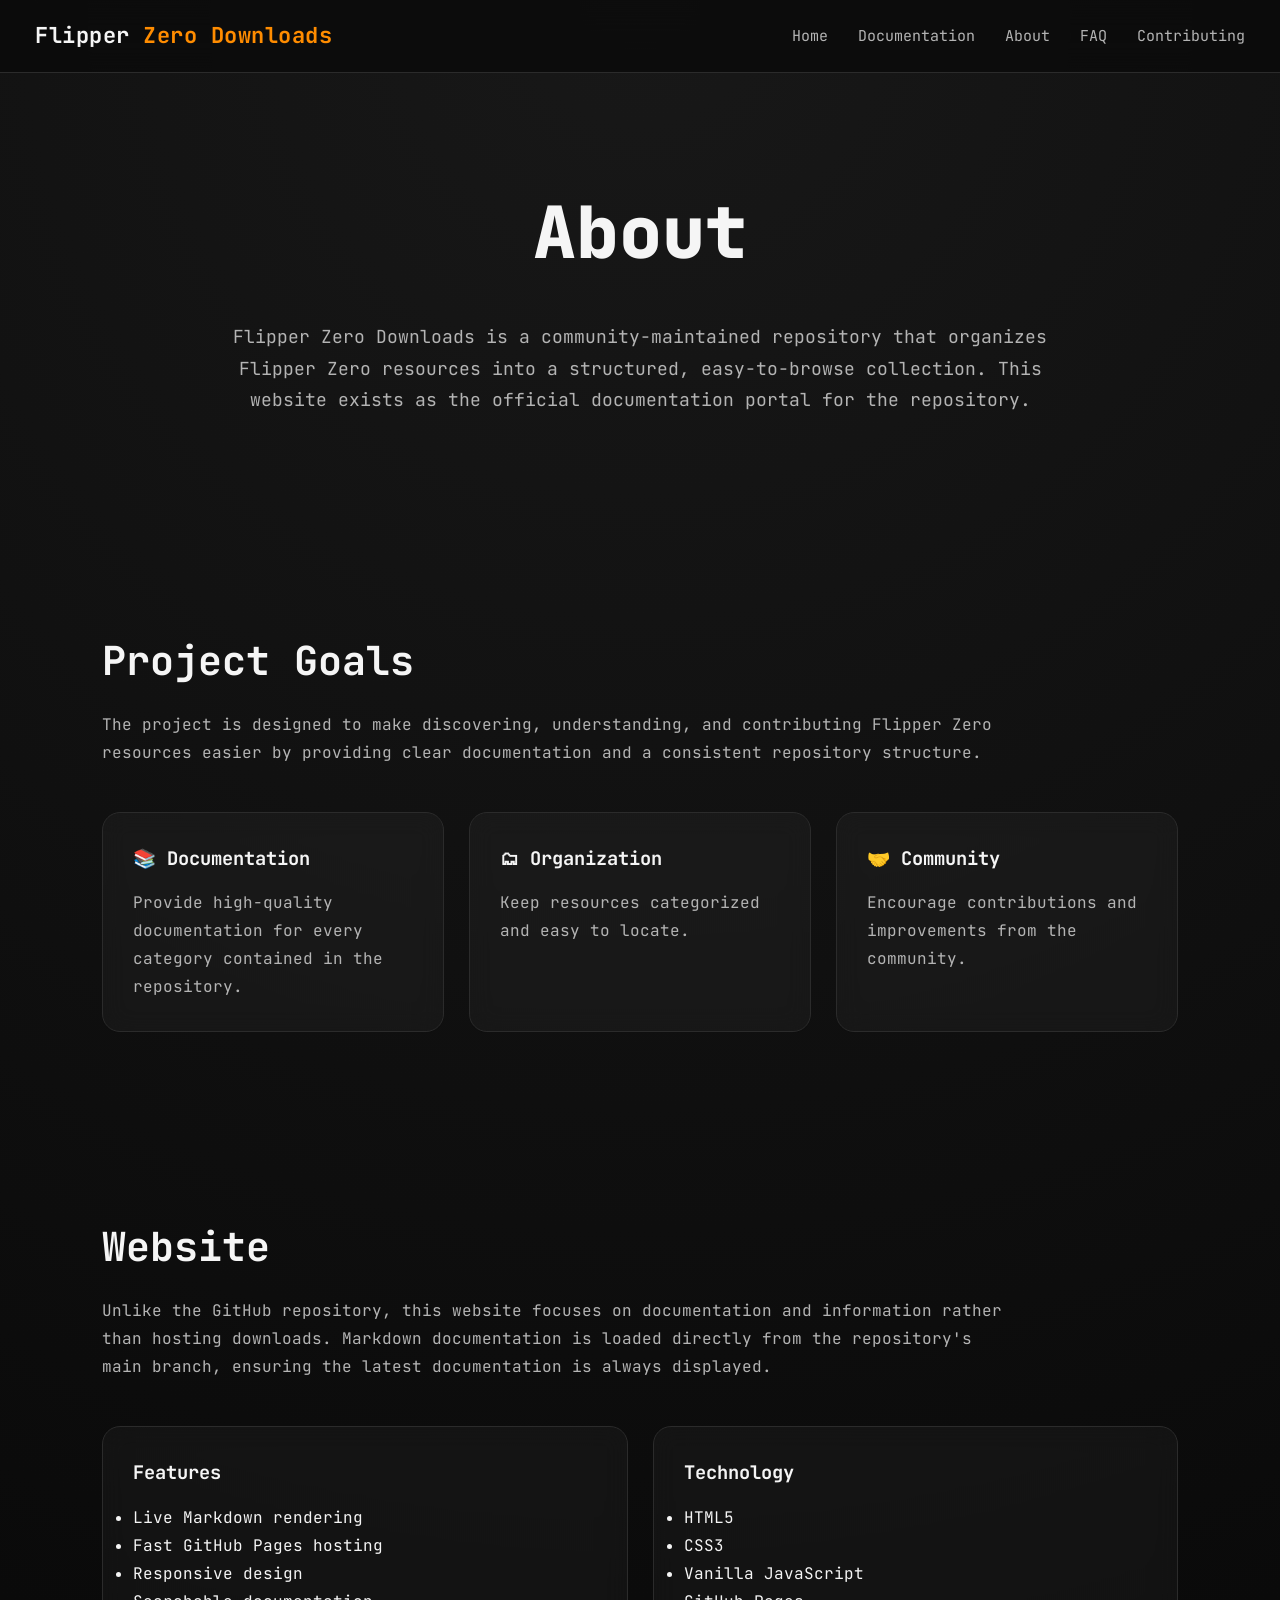
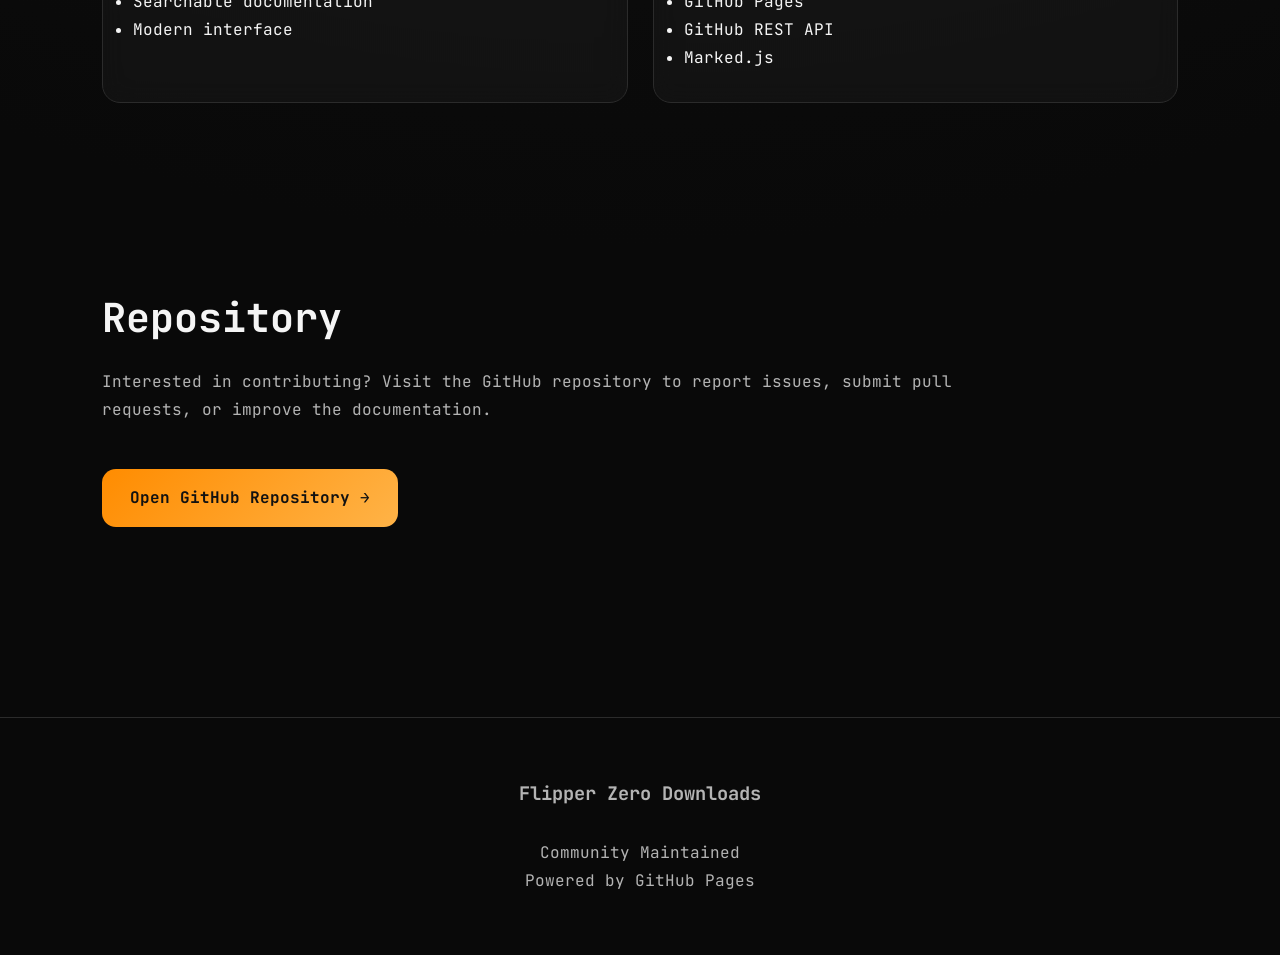
==== about.html @ 7396890a "Add About page for Flipper Zero Downloads This file contains the HTML structure and content for the " ====
<!DOCTYPE html>
<html lang="en">

<head>

<meta charset="UTF-8">
<meta name="viewport" content="width=device-width, initial-scale=1.0">

<title>About | Flipper Zero Downloads</title>

<meta name="description"
content="Learn more about the Flipper Zero Downloads project.">

<link rel="stylesheet" href="style.css">

</head>

<body>

<header>

<nav>

<a href="index.html" class="logo">

Flipper<span> Zero Downloads</span>

</a>

<ul class="nav-links">

<li><a href="index.html">Home</a></li>

<li><a href="documentation.html">Documentation</a></li>

<li><a href="about.html" class="active">About</a></li>

<li><a href="faq.html">FAQ</a></li>

<li><a href="contributing.html">Contributing</a></li>

</ul>

</nav>

</header>

<main>

<section class="hero">

<div class="container">

<h1>

About

</h1>

<p>

Flipper Zero Downloads is a community-maintained repository that organizes
Flipper Zero resources into a structured, easy-to-browse collection.

This website exists as the official documentation portal for the repository.

</p>

</div>

</section>

<section>

<div class="container">

<h2 class="section-title">

Project Goals

</h2>

<p class="section-description">

The project is designed to make discovering, understanding,
and contributing Flipper Zero resources easier by providing
clear documentation and a consistent repository structure.

</p>

<div class="grid grid-3">

<div class="card">

<h3>

📚 Documentation

</h3>

<p>

Provide high-quality documentation for every category
contained in the repository.

</p>

</div>

<div class="card">

<h3>

🗂 Organization

</h3>

<p>

Keep resources categorized and easy to locate.

</p>

</div>

<div class="card">

<h3>

🤝 Community

</h3>

<p>

Encourage contributions and improvements from the community.

</p>

</div>

</div>

</div>

</section>

<section>

<div class="container">

<h2 class="section-title">

Website

</h2>

<p class="section-description">

Unlike the GitHub repository, this website focuses on
documentation and information rather than hosting downloads.

Markdown documentation is loaded directly from the repository's
main branch, ensuring the latest documentation is always displayed.

</p>

<div class="grid grid-2">

<div class="card">

<h3>

Features

</h3>

<ul>

<li>Live Markdown rendering</li>
<li>Fast GitHub Pages hosting</li>
<li>Responsive design</li>
<li>Searchable documentation</li>
<li>Modern interface</li>

</ul>

</div>

<div class="card">

<h3>

Technology

</h3>

<ul>

<li>HTML5</li>
<li>CSS3</li>
<li>Vanilla JavaScript</li>
<li>GitHub Pages</li>
<li>GitHub REST API</li>
<li>Marked.js</li>

</ul>

</div>

</div>

</div>

</section>

<section>

<div class="container">

<h2 class="section-title">

Repository

</h2>

<p class="section-description">

Interested in contributing?

Visit the GitHub repository to report issues,
submit pull requests,
or improve the documentation.

</p>

<a

class="btn btn-primary"

href="https://github.com/SYOP200/Flipper-Zero-Downloads"

target="_blank">

Open GitHub Repository →

</a>

</div>

</section>

</main>

<footer>

<div class="container">

<h3>

Flipper Zero Downloads

</h3>

<br>

<p>

Community Maintained

</p>

<p>

Powered by GitHub Pages

</p>

</div>

</footer>

<script src="script.js"></script>

</body>

</html>
---- style.css ----
/* ==========================================================
   Flipper Zero Downloads
   Global Styles
   ========================================================== */

@import url('https://fonts.googleapis.com/css2?family=JetBrains+Mono:wght@300;400;500;600;700;800&display=swap');

:root{

    --bg:#090909;
    --bg-secondary:#111111;
    --surface:#171717;
    --surface-hover:#1f1f1f;

    --border:#2b2b2b;

    --text:#f5f5f5;
    --muted:#b4b4b4;

    --accent:#ff8c00;
    --accent-light:#ffb347;

    --success:#2ecc71;
    --danger:#ff5555;

    --shadow:0 15px 45px rgba(0,0,0,.35);

    --radius:18px;

    --transition:.25s ease;

}

*{

margin:0;
padding:0;
box-sizing:border-box;

}

html{

scroll-behavior:smooth;

}

body{

font-family:"JetBrains Mono",monospace;

background:
radial-gradient(circle at top,#181818,#090909 70%);

color:var(--text);

line-height:1.75;

min-height:100vh;

}

img{

display:block;

max-width:100%;

}

a{

color:inherit;

text-decoration:none;

}

button{

font-family:inherit;

cursor:pointer;

}

section{

padding:90px 8%;

}

.container{

max-width:1450px;

margin:auto;

}

/* =======================
        NAVBAR
======================= */

header{

position:fixed;

top:0;

left:0;

right:0;

z-index:9999;

backdrop-filter:blur(18px);

background:rgba(10,10,10,.75);

border-bottom:1px solid var(--border);

}

nav{

max-width:1500px;

margin:auto;

height:72px;

display:flex;

align-items:center;

justify-content:space-between;

padding:0 35px;

}

.logo{

font-size:22px;

font-weight:700;

letter-spacing:.5px;

}

.logo span{

color:var(--accent);

}

.nav-links{

display:flex;

gap:30px;

list-style:none;

}

.nav-links a{

color:var(--muted);

transition:var(--transition);

font-size:15px;

}

.nav-links a:hover{

color:white;

}

.nav-links a.active{

color:var(--accent);

}

/* =======================
          HERO
======================= */

.hero{

padding-top:170px;

padding-bottom:120px;

text-align:center;

}

.hero h1{

font-size:4.5rem;

font-weight:800;

margin-bottom:25px;

}

.hero p{

max-width:850px;

margin:auto;

font-size:18px;

color:var(--muted);

}

.hero-buttons{

margin-top:45px;

display:flex;

justify-content:center;

gap:20px;

flex-wrap:wrap;

}

/* =======================
        BUTTONS
======================= */

.btn{

display:inline-flex;

align-items:center;

justify-content:center;

padding:15px 28px;

border-radius:14px;

transition:var(--transition);

font-weight:700;

}

.btn-primary{

background:linear-gradient(
135deg,
var(--accent),
var(--accent-light)
);

color:#111;

}

.btn-primary:hover{

transform:translateY(-3px);

box-shadow:0 15px 35px rgba(255,140,0,.2);

}

.btn-secondary{

background:var(--surface);

border:1px solid var(--border);

}

.btn-secondary:hover{

background:var(--surface-hover);

}

/* =======================
          CARDS
======================= */

.grid{

display:grid;

gap:25px;

}

.grid-2{

grid-template-columns:repeat(auto-fit,minmax(420px,1fr));

}

.grid-3{

grid-template-columns:repeat(auto-fit,minmax(300px,1fr));

}

.grid-4{

grid-template-columns:repeat(auto-fit,minmax(240px,1fr));

}

.card{

background:rgba(255,255,255,.035);

border:1px solid var(--border);

border-radius:var(--radius);

padding:30px;

transition:var(--transition);

backdrop-filter:blur(12px);

}

.card:hover{

transform:translateY(-5px);

border-color:var(--accent);

box-shadow:var(--shadow);

}

.card h3{

margin-bottom:14px;

}

.card p{

color:var(--muted);

}

/* =======================
       SECTION TITLE
======================= */

.section-title{

font-size:2.5rem;

margin-bottom:15px;

}

.section-description{

max-width:900px;

color:var(--muted);

margin-bottom:45px;

}

/* =======================
    DOCUMENTATION GRID
======================= */

.doc-grid{

display:grid;

grid-template-columns:
repeat(auto-fit,minmax(220px,1fr));

gap:20px;

margin-bottom:45px;

}

.doc-card{

background:rgba(255,255,255,.04);

border:1px solid var(--border);

border-radius:16px;

padding:24px;

transition:var(--transition);

cursor:pointer;

}

.doc-card:hover{

border-color:var(--accent);

transform:translateY(-4px);

}

.doc-card.active{

background:rgba(255,140,0,.08);

border-color:var(--accent);

}

.doc-card h3{

margin-bottom:10px;

}

.doc-card p{

font-size:14px;

color:var(--muted);

}

/* =======================
    DOCUMENT VIEWER
======================= */

#viewer{

background:#101010;

border:1px solid var(--border);

border-radius:20px;

padding:45px;

min-height:700px;

overflow-x:auto;

box-shadow:var(--shadow);

}

#viewer img{

border-radius:16px;

margin:25px auto;

}

#viewer h1{

font-size:2.4rem;

margin-bottom:20px;

padding-bottom:15px;

border-bottom:1px solid var(--border);

}

#viewer h2{

margin-top:40px;

margin-bottom:18px;

}

#viewer h3{

margin-top:30px;

margin-bottom:12px;

}

#viewer p{

margin:14px 0;

}

#viewer ul,
#viewer ol{

margin-left:25px;

margin-top:15px;

margin-bottom:15px;

}

#viewer table{

width:100%;

border-collapse:collapse;

margin:30px 0;

}

#viewer td,
#viewer th{

border:1px solid var(--border);

padding:12px;

}

#viewer pre{

background:#0b0b0b;

padding:20px;

border-radius:14px;

overflow:auto;

margin:25px 0;

}

#viewer code{

font-family:inherit;

}

#viewer blockquote{

border-left:4px solid var(--accent);

padding-left:18px;

margin:25px 0;

color:#ddd;

}

/* =======================
        FOOTER
======================= */

footer{

margin-top:100px;

padding:60px 8%;

border-top:1px solid var(--border);

text-align:center;

color:var(--muted);

}

/* =======================
      RESPONSIVE
======================= */

@media(max-width:900px){

.hero h1{

font-size:3rem;

}

.nav-links{

display:none;

}

section{

padding:70px 6%;

}

.grid-2{

grid-template-columns:1fr;

}

#viewer{

padding:25px;

}

}
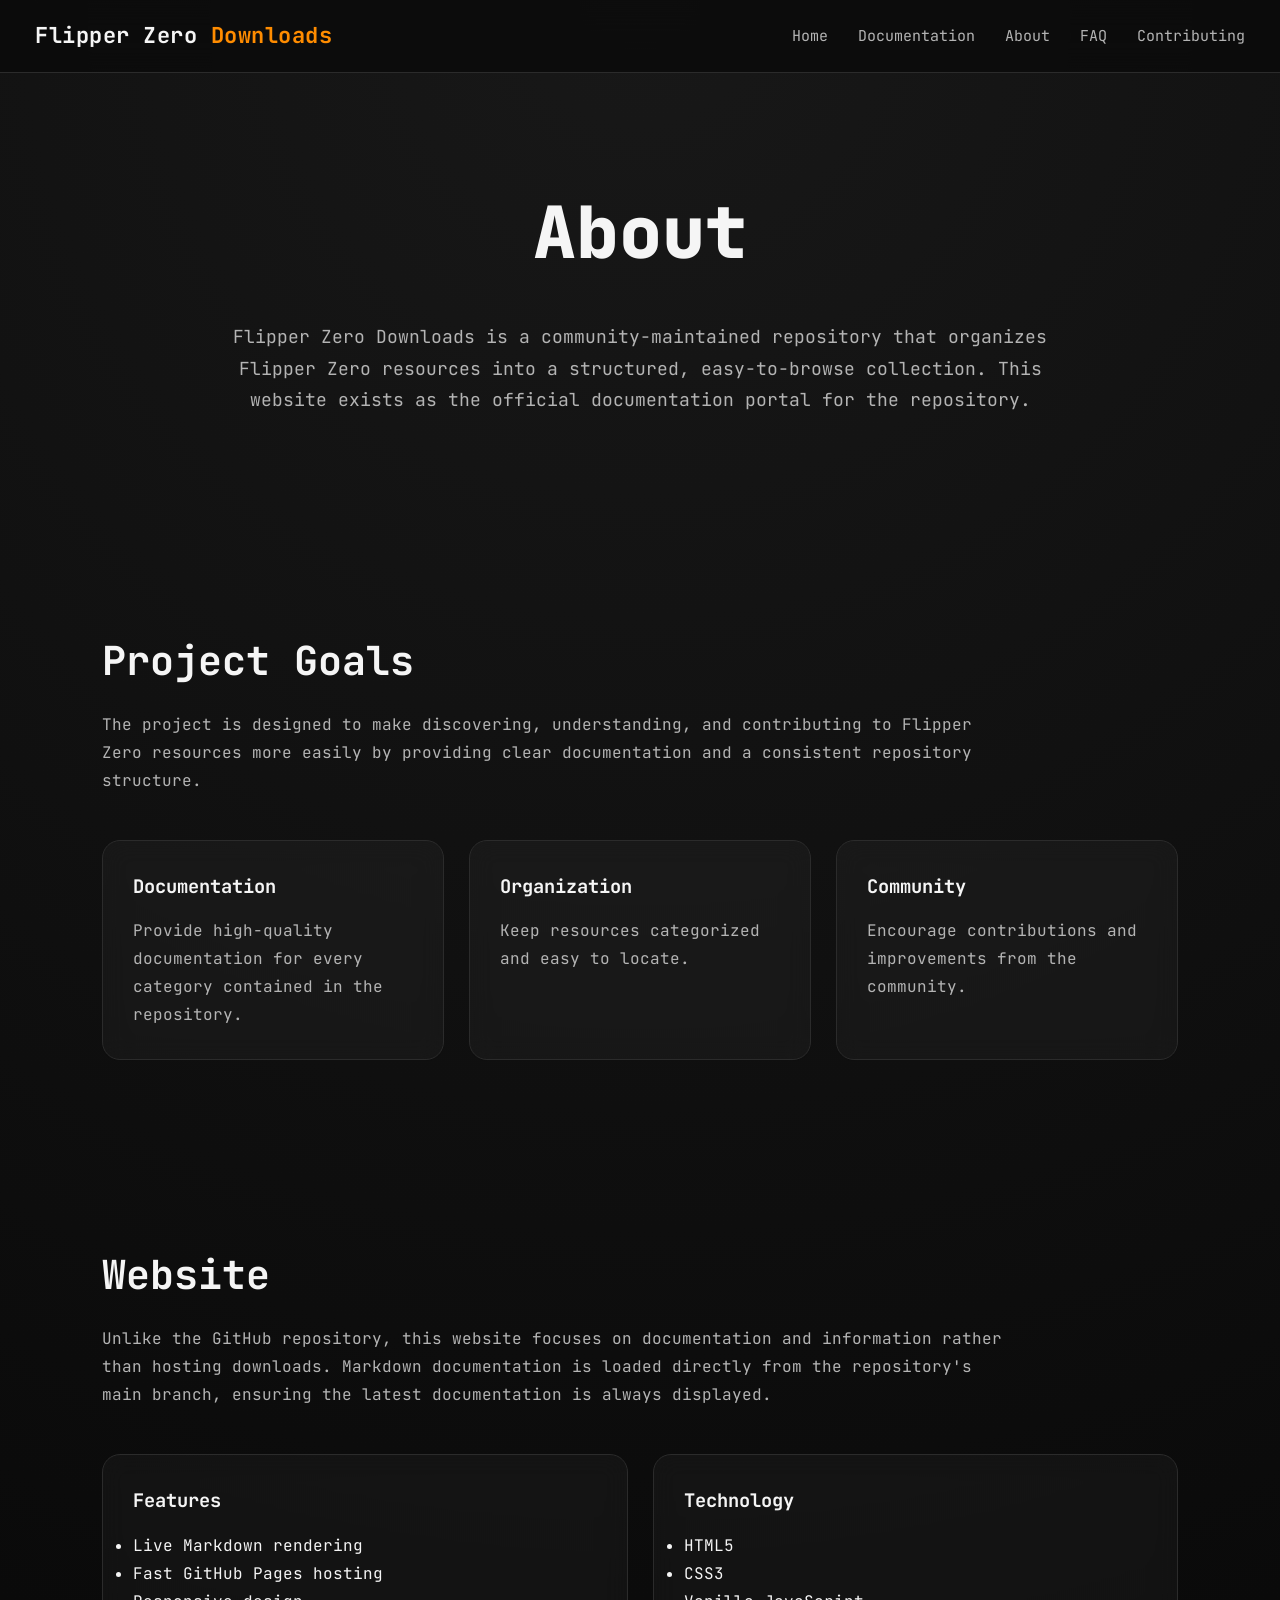
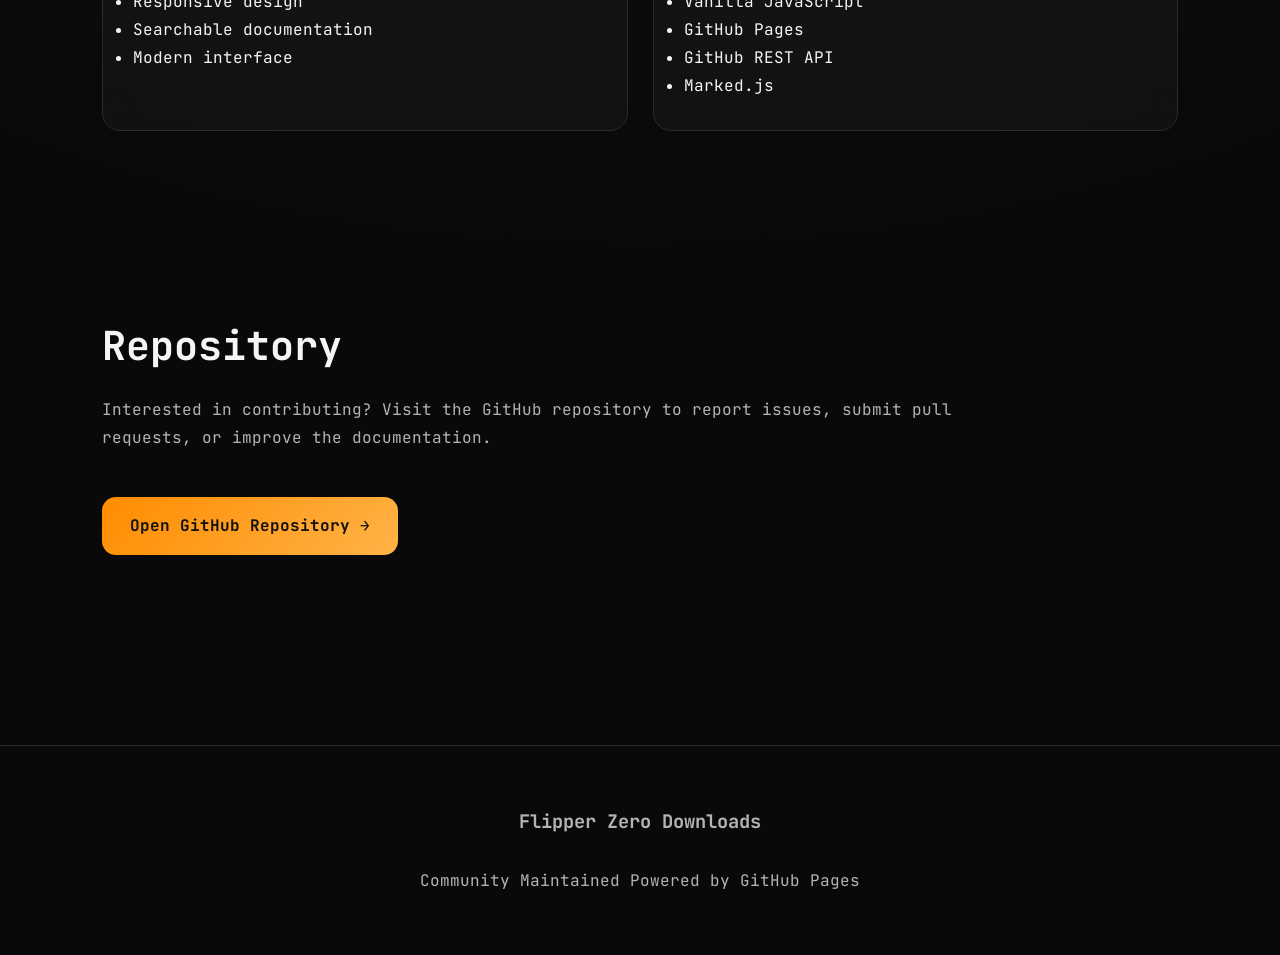
==== commit 186459cb: "Revise text in about.html for clarity Updated text for clarity and consistency throughout the docume" ====
--- a/about.html
+++ b/about.html
@@ -23,7 +23,7 @@
 
 <a href="index.html" class="logo">
 
-Flipper<span> Zero Downloads</span>
+Flipper Zero<span> Downloads</span>
 
 </a>
 
@@ -83,7 +83,7 @@
 <p class="section-description">
 
 The project is designed to make discovering, understanding,
-and contributing Flipper Zero resources easier by providing
+and contributing to Flipper Zero resources more easily by providing
 clear documentation and a consistent repository structure.
 
 </p>
@@ -94,7 +94,7 @@
 
 <h3>
 
-📚 Documentation
+Documentation
 
 </h3>
 
@@ -111,7 +111,7 @@
 
 <h3>
 
-🗂 Organization
+Organization
 
 </h3>
 
@@ -127,7 +127,7 @@
 
 <h3>
 
-🤝 Community
+Community
 
 </h3>
 
@@ -268,10 +268,6 @@
 
 Community Maintained
 
-</p>
-
-<p>
-
 Powered by GitHub Pages
 
 </p>
